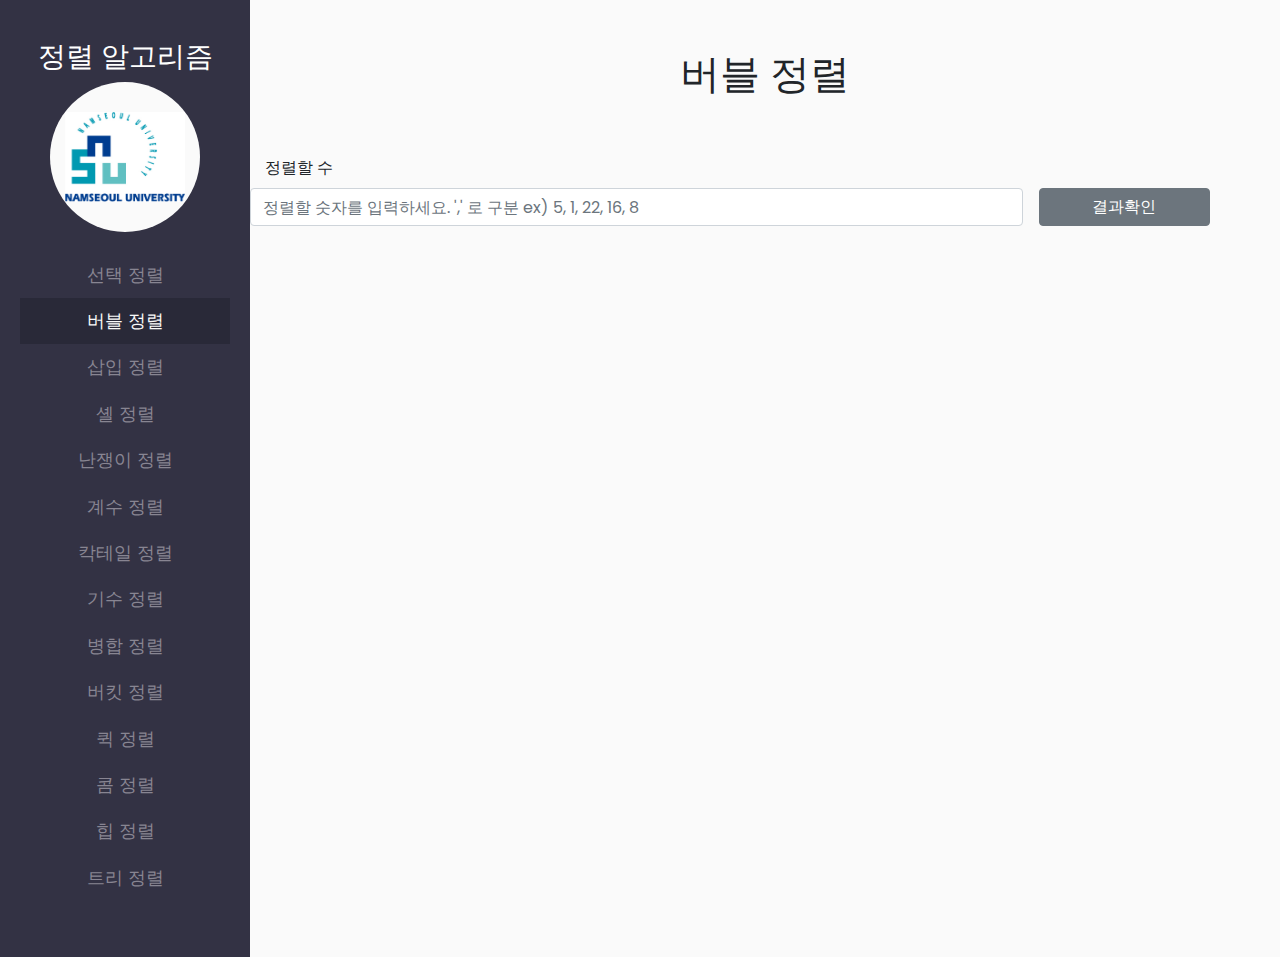
==== BubbleSort.html @ 5ab4b5cf "first commit" ====
<html>
    <head>
        <!-- Bootstrap -->
        <link rel="stylesheet" href="https://stackpath.bootstrapcdn.com/bootstrap/4.3.1/css/bootstrap.min.css" integrity="sha384-ggOyR0iXCbMQv3Xipma34MD+dH/1fQ784/j6cY/iJTQUOhcWr7x9JvoRxT2MZw1T" crossorigin="anonymous">

        <!-- JQuery -->
        <script src="https://code.jquery.com/jquery-3.3.1.slim.min.js" integrity="sha384-q8i/X+965DzO0rT7abK41JStQIAqVgRVzpbzo5smXKp4YfRvH+8abtTE1Pi6jizo" crossorigin="anonymous"></script>
        <script src="https://cdnjs.cloudflare.com/ajax/libs/popper.js/1.14.7/umd/popper.min.js" integrity="sha384-UO2eT0CpHqdSJQ6hJty5KVphtPhzWj9WO1clHTMGa3JDZwrnQq4sF86dIHNDz0W1" crossorigin="anonymous"></script>
        <script src="https://stackpath.bootstrapcdn.com/bootstrap/4.3.1/js/bootstrap.min.js" integrity="sha384-JjSmVgyd0p3pXB1rRibZUAYoIIy6OrQ6VrjIEaFf/nJGzIxFDsf4x0xIM+B07jRM" crossorigin="anonymous"></script>            

        <link rel="stylesheet" href="main.css">
    </head>
    <body>
        <div class="wrapper">
            <nav id="sidebar">
                <div class="sidernar-header">
                    <h3>정렬 알고리즘</h3>
                    <div class="logo">
                        <img src="nsu.png" alt="">
                    </div>
                </div>
                <!-- <div class="logo"> -->
                    <!-- <img src="nsu.png" alt=""> -->
                <!-- </div> -->
            
                <ul class="list-unstyled components">
                    
                    <li><a href="SelectionSort.html">선택 정렬</a></li>
                    <li><a href="BubbleSort.html" id="select">버블 정렬</a></li>
                    <li><a href="InsertionSort.html">삽입 정렬</a></li>
                    <li><a href="ShellSort.html">셸 정렬</a></li>
                    <li><a href="GnomeSort.html">난쟁이 정렬</a></li>
                    <li><a href="CountingSort.html">계수 정렬</a></li>
                    <li><a href="CocktailSort.html">칵테일 정렬</a></li>
                    <li><a href="RedixSort.html">기수 정렬</a></li>
                    <li><a href="MergeSort.html">병합 정렬</a></li>
                    <li><a href="BucketSort.html">버킷 정렬</a></li>
                    <li><a href="QuickSort.html">퀵 정렬</a></li>
                    <li><a href="ComSort.html">콤 정렬</a></li>
                    <li><a href="HeapSort.html">힙 정렬</a></li>
                    <li><a href="TreeSort.html">트리 정렬</a></li>
                </ul>
            </nav>
        
            <div class="container">
                <div class="title">
                    <h1>버블 정렬</h1>
                </div>

                <div class="form-group row">
                    <label for="exampleInputPassword1" class="col-12">정렬할 수</label>
                    <input type="text" class="form-control col-9 mr-3" id="numList" placeholder="정렬할 숫자를 입력하세요. ',' 로 구분 ex) 5, 1, 22, 16, 8">
                    <button id="button" class="btn btn-secondary col-2">결과확인</button>
                </div>
                <!-- <input type="text" id="numList"> -->
                
                <div id="result">
                </div>

            </div>
        </div>

        <script>
            document.getElementById("button").onclick = function(){
                $('#result').empty();

                var array = $.map($("#numList").val().split(','), function(value){
                    return parseInt(value, 10);
                });

                bubbleSort(array);
            }
        
            var bubbleSort = function(array) {
                var length = array.length;
                var i, j, temp;
                for (i = 0; i < length - 1; i++) { // 순차적으로 비교하기 위한 반복문
                    for (j = 0; j < length - 1 - i; j++) { // 끝까지 돌았을 때 다시 처음부터 비교하기 위한 반복문
                    if (array[j] > array[j + 1]) { // 두 수를 비교하여 앞 수가 뒷 수보다 크면
                        temp = array[j]; // 두 수를 서로 바꿔준다
                        array[j] = array[j + 1];
                        array[j + 1] = temp;
                    }
                    }
                    $('#result').append('<p> Step '+ i + ') '+ array+'</p>');
                }
                return array;
            };

        </script>
    </body>
</html>
---- main.css ----
@import "https://fonts.googleapis.com/css?family=Poppins:300,400,500,600,700";

body {
    font-family: 'Poppins', sans-serif;
    background: #fafafa;
}

p {
    font-family: 'Poppins', sans-serif;
    font-size: 1.1em;
    font-weight: 300;
    line-height: 1.7em;
    color: #999;
}

.wrapper {
    display: flex;
    width: 100%;
    align-items: stretch;
}

#sidebar {
    min-width: 250px;
    max-width: 250px;
    min-height: 100vh;
    background: #333244;
    color: #fff;
    transition: all 0.3s;
    text-align: center;
    padding: 20px;
    padding-top: 40px;
    /* position: relative; */
}

#sidebar .sidebar-header {
    padding: 20px;
    background: #6d7fcc;
}

#sidebar ul.components {
    padding: 20px 0;
    /* border-bottom: 1px solid #47748b; */
}

#sidebar ul p {
    color: #fff;
    padding: 10px;
}

#sidebar ul li a {
    color: #888592;
    padding: 10px;
    font-size: 1.1em;
    display: block;
}

#sidebar ul li a:hover{
    color: #fafafa;
    text-decoration:none;
    /* padding: 10px;
    font-size: 1.1em;
    display: block; */
}

#sidebar ul li a#select{
    background-color: #292938;
    color: #fafafa;
}

#sidebar .logo{
    margin: auto;
    width: 150px;
    height: 150px;
    background-color: #fafafa;
    border-radius: 50%;
    text-align: center;
}

#sidebar .logo img{
    padding-top: 20%;
    width: 120px;
    height: 120px;
    /* border-radius: 50%; */
}

.title{
    padding: 50px;
    text-align: center;
}

#result p{
    color: black;
}
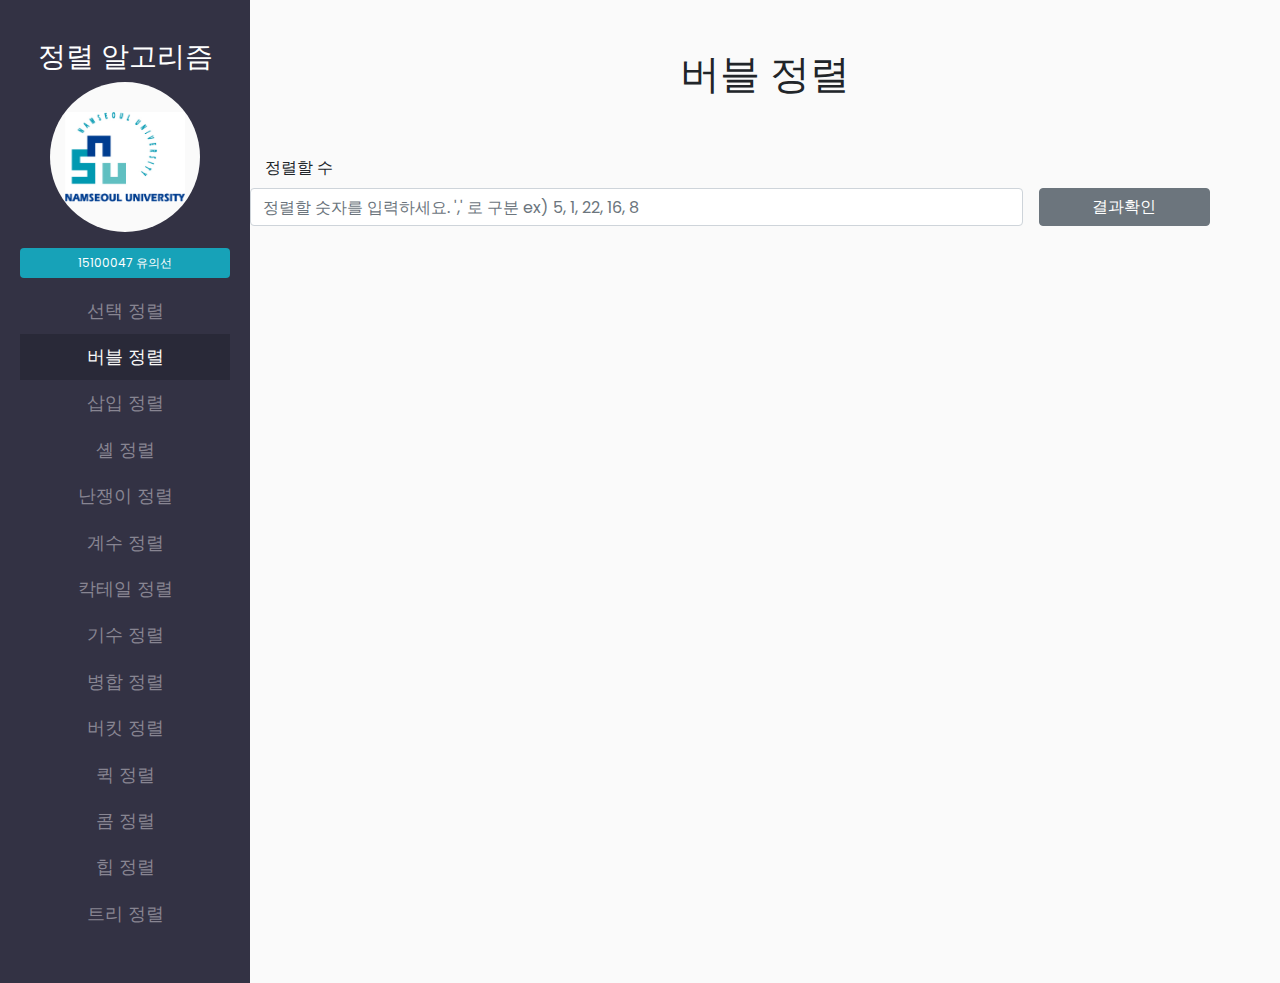
==== commit 88fbeda9: "완료" ====
--- a/BubbleSort.html
+++ b/BubbleSort.html
@@ -18,11 +18,11 @@
                     <div class="logo">
                         <img src="nsu.png" alt="">
                     </div>
+                    <div class="progress mt-3 " style="height: 30px">
+                            <div class="progress-bar bg-info" role="progressbar" style="width: 100%" aria-valuenow="25" aria-valuemin="0" aria-valuemax="100">15100047 유의선</div>
+                    </div>
                 </div>
-                <!-- <div class="logo"> -->
-                    <!-- <img src="nsu.png" alt=""> -->
-                <!-- </div> -->
-            
+                
                 <ul class="list-unstyled components">
                     
                     <li><a href="SelectionSort.html">선택 정렬</a></li>
--- a/main.css
+++ b/main.css
@@ -38,7 +38,7 @@
 }
 
 #sidebar ul.components {
-    padding: 20px 0;
+    padding: 10px 0;
     /* border-bottom: 1px solid #47748b; */
 }
 
